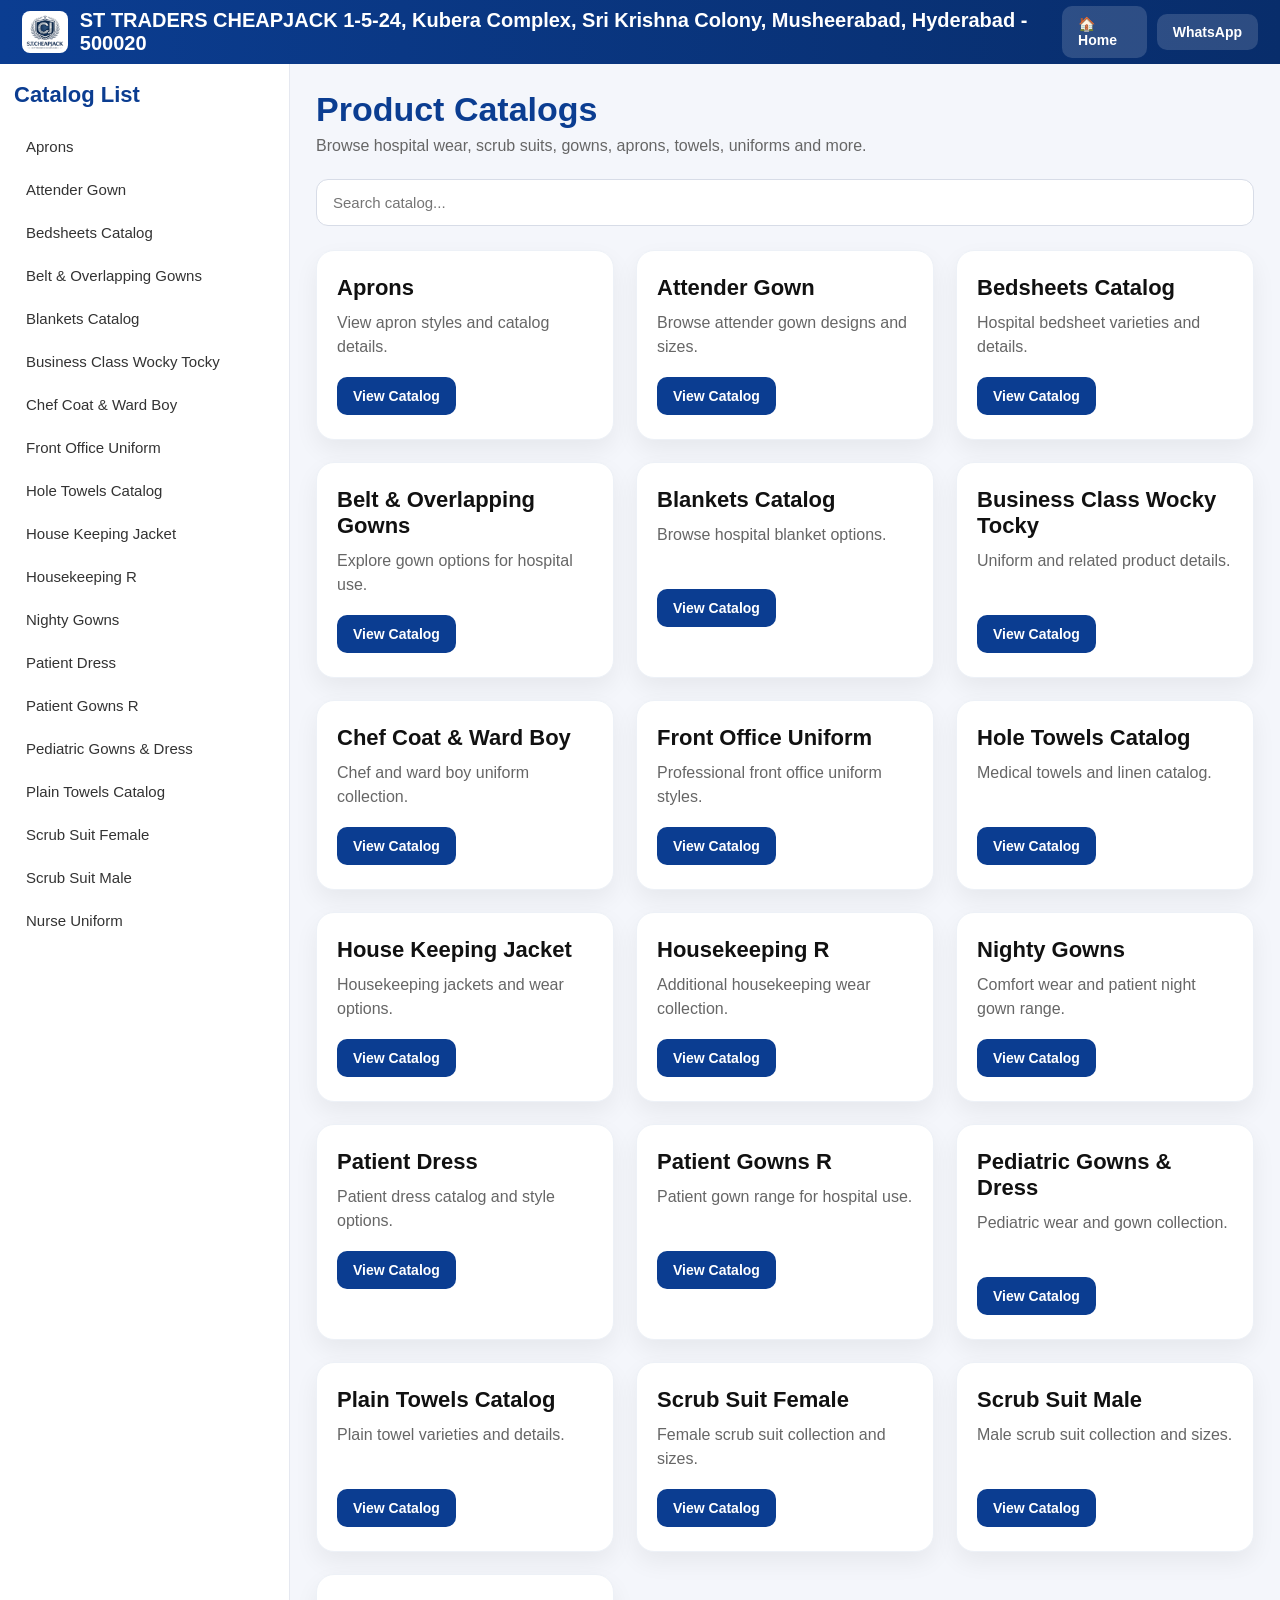
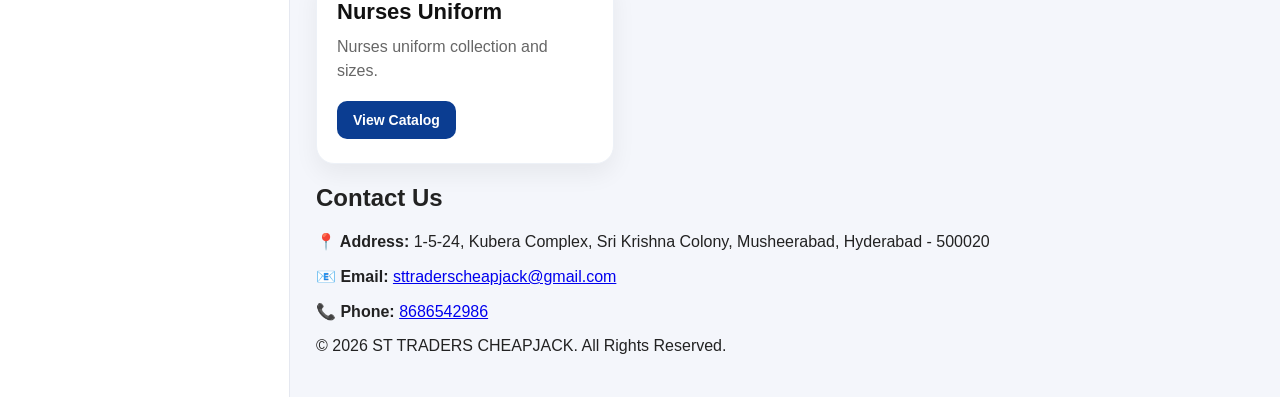
==== index.html @ 3c6a19f6 "Add address to logo section in index.html Updated the index.html file to include the address in the " ====
<!DOCTYPE html>
<html lang="en">
<head>
  <meta charset="UTF-8" />
  <meta name="viewport" content="width=device-width, initial-scale=1.0"/>
  <title>ST TRADERS CHEAPJACK</title>
  <link rel="stylesheet" href="./style.css"/>
</head>
<body>

  <!-- TOPBAR -->
  <header class="topbar">
    <div class="logo-section">
      <img src="./images/st-traders-logo1.png" alt="STCHEAPJACK Logo" onerror="this.style.display='none'">
      <span>ST TRADERS CHEAPJACK 1-5-24, Kubera Complex, Sri Krishna Colony, Musheerabad, Hyderabad - 500020</span>
    </div>

    <div class="top-actions">
      <a href="./index.html" class="home-btn">🏠 Home</a>
      <a href="https://wa.me/918686542986?text=Hi%20I%20want%20your%20catalogs" target="_blank" class="whatsapp-btn">WhatsApp</a>
    </div>
  </header>

  <!-- MOBILE SIDEBAR TOGGLE -->
  <button class="menu-toggle" id="menuToggle">☰ Catalogs</button>

  <!-- MAIN LAYOUT -->
  <div class="layout">

    <!-- SIDEBAR -->
    <aside class="sidebar" id="sidebar">
      <div class="sidebar-header">
        <h3>Catalog List</h3>
      </div>

      <ul id="sidebarList">
        <li><a href="./viewer.html?file=aprons.pdf&title=Aprons">Aprons</a></li>
        <li><a href="./viewer.html?file=attender-gown.pdf&title=Attender Gown">Attender Gown</a></li>
        <li><a href="./viewer.html?file=bedsheets-catalog.pdf&title=Bedsheets Catalog">Bedsheets Catalog</a></li>
        <li><a href="./viewer.html?file=belt-and-overlapping-gowns.pdf&title=Belt and Overlapping Gowns">Belt & Overlapping Gowns</a></li>
        <li><a href="./viewer.html?file=blankets-catalog.pdf&title=Blankets Catalog">Blankets Catalog</a></li>
        <li><a href="./viewer.html?file=business-class-wocky-tocky.pdf&title=Business Class Wocky Tocky">Business Class Wocky Tocky</a></li>
        <li><a href="./viewer.html?file=chef-coat-and-ward-boy.pdf&title=Chef Coat and Ward Boy">Chef Coat & Ward Boy</a></li>
        <li><a href="./viewer.html?file=front-office-uniform.pdf&title=Front Office Uniform">Front Office Uniform</a></li>
        <li><a href="./viewer.html?file=hole-towels-catalog.pdf&title=Hole Towels Catalog">Hole Towels Catalog</a></li>
        <li><a href="./viewer.html?file=house-keeping-jacket.pdf&title=House Keeping Jacket">House Keeping Jacket</a></li>
        <li><a href="./viewer.html?file=housekeeping-r.pdf&title=Housekeeping R">Housekeeping R</a></li>
        <li><a href="./viewer.html?file=nighty-gowns.pdf&title=Nighty Gowns">Nighty Gowns</a></li>
        <li><a href="./viewer.html?file=patient-dress.pdf&title=Patient Dress">Patient Dress</a></li>
        <li><a href="./viewer.html?file=patient-gowns-r.pdf&title=Patient Gowns R">Patient Gowns R</a></li>
        <li><a href="./viewer.html?file=pediatric-gowns-and-dress.pdf&title=Pediatric Gowns and Dress">Pediatric Gowns & Dress</a></li>
        <li><a href="./viewer.html?file=plain-towels-catalog.pdf&title=Plain Towels Catalog">Plain Towels Catalog</a></li>
        <li><a href="./viewer.html?file=scrub-suit-female-victoria-supreme.pdf&title=Scrub Suit Female Victoria Supreme">Scrub Suit Female</a></li>
        <li><a href="./viewer.html?file=scrub-suit-male-victoria-supreme.pdf&title=Scrub Suit Male Victoria Supreme">Scrub Suit Male</a></li>
        <li><a href="./viewer.html?file=nurse-uniform.pdf&title=Nurse Uniform">Nurse Uniform</a></li>
      </ul>
    </aside>

    <!-- CONTENT -->
    <main class="content">
      <div class="page-heading">
        <h1>Product Catalogs</h1>
        <p>Browse hospital wear, scrub suits, gowns, aprons, towels, uniforms and more.</p>
      </div>

      <div class="search-box">
        <input type="text" id="searchInput" placeholder="Search catalog..." />
      </div>

      <div class="catalog-grid" id="catalogGrid">

        <div class="card" data-name="Aprons">
          <h3>Aprons</h3>
          <p>View apron styles and catalog details.</p>
          <a href="./viewer.html?file=aprons.pdf&title=Aprons" class="btn">View Catalog</a>
        </div>

        <div class="card" data-name="Attender Gown">
          <h3>Attender Gown</h3>
          <p>Browse attender gown designs and sizes.</p>
          <a href="./viewer.html?file=attender-gown.pdf&title=Attender Gown" class="btn">View Catalog</a>
        </div>

        <div class="card" data-name="Bedsheets Catalog">
          <h3>Bedsheets Catalog</h3>
          <p>Hospital bedsheet varieties and details.</p>
          <a href="./viewer.html?file=bedsheets-catalog.pdf&title=Bedsheets Catalog" class="btn">View Catalog</a>
        </div>

        <div class="card" data-name="Belt and Overlapping Gowns">
          <h3>Belt & Overlapping Gowns</h3>
          <p>Explore gown options for hospital use.</p>
          <a href="./viewer.html?file=belt-and-overlapping-gowns.pdf&title=Belt and Overlapping Gowns" class="btn">View Catalog</a>
        </div>

        <div class="card" data-name="Blankets Catalog">
          <h3>Blankets Catalog</h3>
          <p>Browse hospital blanket options.</p>
          <a href="./viewer.html?file=blankets-catalog.pdf&title=Blankets Catalog" class="btn">View Catalog</a>
        </div>

        <div class="card" data-name="Business Class Wocky Tocky">
          <h3>Business Class Wocky Tocky</h3>
          <p>Uniform and related product details.</p>
          <a href="./viewer.html?file=business-class-wocky-tocky.pdf&title=Business Class Wocky Tocky" class="btn">View Catalog</a>
        </div>

        <div class="card" data-name="Chef Coat and Ward Boy">
          <h3>Chef Coat & Ward Boy</h3>
          <p>Chef and ward boy uniform collection.</p>
          <a href="./viewer.html?file=chef-coat-and-ward-boy.pdf&title=Chef Coat and Ward Boy" class="btn">View Catalog</a>
        </div>

        <div class="card" data-name="Front Office Uniform">
          <h3>Front Office Uniform</h3>
          <p>Professional front office uniform styles.</p>
          <a href="./viewer.html?file=front-office-uniform.pdf&title=Front Office Uniform" class="btn">View Catalog</a>
        </div>

        <div class="card" data-name="Hole Towels Catalog">
          <h3>Hole Towels Catalog</h3>
          <p>Medical towels and linen catalog.</p>
          <a href="./viewer.html?file=hole-towels-catalog.pdf&title=Hole Towels Catalog" class="btn">View Catalog</a>
        </div>

        <div class="card" data-name="House Keeping Jacket">
          <h3>House Keeping Jacket</h3>
          <p>Housekeeping jackets and wear options.</p>
          <a href="./viewer.html?file=house-keeping-jacket.pdf&title=House Keeping Jacket" class="btn">View Catalog</a>
        </div>

        <div class="card" data-name="Housekeeping R">
          <h3>Housekeeping R</h3>
          <p>Additional housekeeping wear collection.</p>
          <a href="./viewer.html?file=housekeeping-r.pdf&title=Housekeeping R" class="btn">View Catalog</a>
        </div>

        <div class="card" data-name="Nighty Gowns">
          <h3>Nighty Gowns</h3>
          <p>Comfort wear and patient night gown range.</p>
          <a href="./viewer.html?file=nighty-gowns.pdf&title=Nighty Gowns" class="btn">View Catalog</a>
        </div>

        <div class="card" data-name="Patient Dress">
          <h3>Patient Dress</h3>
          <p>Patient dress catalog and style options.</p>
          <a href="./viewer.html?file=patient-dress.pdf&title=Patient Dress" class="btn">View Catalog</a>
        </div>

        <div class="card" data-name="Patient Gowns R">
          <h3>Patient Gowns R</h3>
          <p>Patient gown range for hospital use.</p>
          <a href="./viewer.html?file=patient-gowns-r.pdf&title=Patient Gowns R" class="btn">View Catalog</a>
        </div>

        <div class="card" data-name="Pediatric Gowns and Dress">
          <h3>Pediatric Gowns & Dress</h3>
          <p>Pediatric wear and gown collection.</p>
          <a href="./viewer.html?file=pediatric-gowns-and-dress.pdf&title=Pediatric Gowns and Dress" class="btn">View Catalog</a>
        </div>

        <div class="card" data-name="Plain Towels Catalog">
          <h3>Plain Towels Catalog</h3>
          <p>Plain towel varieties and details.</p>
          <a href="./viewer.html?file=plain-towels-catalog.pdf&title=Plain Towels Catalog" class="btn">View Catalog</a>
        </div>

        <div class="card" data-name="Scrub Suit Female Victoria Supreme">
          <h3>Scrub Suit Female</h3>
          <p>Female scrub suit collection and sizes.</p>
          <a href="./viewer.html?file=scrub-suit-female-victoria-supreme.pdf&title=Scrub Suit Female Victoria Supreme" class="btn">View Catalog</a>
        </div>

        <div class="card" data-name="Scrub Suit Male Victoria Supreme">
          <h3>Scrub Suit Male</h3>
          <p>Male scrub suit collection and sizes.</p>
          <a href="./viewer.html?file=scrub-suit-male-victoria-supreme.pdf&title=Scrub Suit Male Victoria Supreme" class="btn">View Catalog</a>
        </div>

        <div class="card" data-name="Nurse Uniform">
          <h3>Nurses Uniform</h3>
          <p>Nurses uniform collection and sizes.</p>
          <a href="./viewer.html?file=nurse-uniform.pdf&title=Nurses Uniform" class="btn">View Catalog</a>
        </div>

      </div>

      <!-- CONTACT SECTION -->
      <section class="contact-section">
        <h2>Contact Us</h2>
        <p><strong>📍 Address:</strong> 1-5-24, Kubera Complex, Sri Krishna Colony, Musheerabad, Hyderabad - 500020</p>
        <p><strong>📧 Email:</strong> <a href="mailto:sttraderscheapjack@gmail.com">sttraderscheapjack@gmail.com</a></p>
        <p><strong>📞 Phone:</strong> <a href="tel:+918686542986">8686542986</a></p>
      </section>

      <!-- FOOTER -->
      <footer class="footer">
        <p>© 2026 ST TRADERS CHEAPJACK. All Rights Reserved.</p>
      </footer>
    </main>
  </div>

  <script src="./script.js"></script>
</body>
</html>
---- style.css ----
* {
  box-sizing: border-box;
}

body {
  margin: 0;
  font-family: Arial, sans-serif;
  background: #f4f6fb;
  color: #222;
}

/* ===== TOPBAR ===== */
.topbar {
  height: 64px;
  background: linear-gradient(90deg, #0b3d91, #082d6b);
  color: #fff;
  display: flex;
  align-items: center;
  justify-content: space-between;
  padding: 0 22px;
  position: sticky;
  top: 0;
  z-index: 1000;
}

.logo-section {
  display: flex;
  align-items: center;
  gap: 12px;
  font-weight: bold;
  font-size: 20px;
}

.logo-section img {
  height: 42px;
  width: auto;
  border-radius: 8px;
  background: #fff;
  padding: 4px;
}

.top-actions {
  display: flex;
  align-items: center;
  gap: 10px;
}

.top-actions a {
  padding: 10px 16px;
  background: rgba(255,255,255,0.15);
  color: #fff;
  text-decoration: none;
  border-radius: 10px;
  font-size: 14px;
  font-weight: 600;
  transition: 0.2s ease;
}

.top-actions a:hover {
  background: rgba(255,255,255,0.25);
}

/* ===== MOBILE MENU BUTTON ===== */
.menu-toggle {
  display: none;
  width: 100%;
  border: none;
  background: #ffffff;
  color: #0b3d91;
  font-size: 16px;
  font-weight: bold;
  padding: 14px 18px;
  border-bottom: 1px solid #ddd;
  cursor: pointer;
}

/* ===== LAYOUT ===== */
.layout {
  display: flex;
  min-height: calc(100vh - 64px);
}

/* ===== SIDEBAR ===== */
.sidebar {
  width: 290px;
  background: #ffffff;
  border-right: 1px solid #e5e8f0;
  overflow-y: auto;
  padding: 18px 14px 24px;
}

.sidebar-header {
  position: sticky;
  top: 0;
  background: #fff;
  padding-bottom: 12px;
  z-index: 2;
}

.sidebar h3 {
  margin: 0;
  font-size: 22px;
  color: #0b3d91;
}

.sidebar ul {
  list-style: none;
  padding: 0;
  margin: 8px 0 0;
}

.sidebar li {
  margin-bottom: 6px;
}

.sidebar a {
  display: block;
  text-decoration: none;
  color: #333;
  padding: 10px 12px;
  border-radius: 10px;
  transition: 0.2s ease;
  font-size: 15px;
}

.sidebar a:hover {
  background: #eef4ff;
  color: #0b3d91;
  font-weight: 600;
}

.sidebar a.active-link {
  background: #0b3d91;
  color: #fff;
  font-weight: 700;
}

/* ===== CONTENT ===== */
.content {
  flex: 1;
  padding: 26px;
  overflow-y: auto;
}

.page-heading h1 {
  margin: 0 0 8px;
  font-size: 34px;
  color: #0b3d91;
}

.page-heading p {
  margin: 0 0 24px;
  color: #666;
  font-size: 16px;
}

/* SEARCH */
.search-box {
  margin-bottom: 24px;
}

.search-box input {
  width: 100%;
  padding: 14px 16px;
  border-radius: 12px;
  border: 1px solid #d7dce7;
  font-size: 15px;
  outline: none;
  background: #fff;
}

.search-box input:focus {
  border-color: #0b3d91;
  box-shadow: 0 0 0 3px rgba(11, 61, 145, 0.08);
}

/* ===== GRID ===== */
.catalog-grid {
  display: grid;
  grid-template-columns: repeat(auto-fit, minmax(240px, 1fr));
  gap: 22px;
}

/* ===== CARD ===== */
.card {
  background: #fff;
  border-radius: 18px;
  padding: 24px 20px;
  box-shadow: 0 10px 24px rgba(0,0,0,0.06);
  transition: transform 0.2s ease, box-shadow 0.2s ease;
  border: 1px solid #edf1f7;
}

.card:hover {
  transform: translateY(-4px);
  box-shadow: 0 16px 32px rgba(0,0,0,0.08);
}

.card h3 {
  margin: 0 0 10px;
  font-size: 22px;
  color: #111;
}

.card p {
  margin: 0 0 18px;
  color: #666;
  line-height: 1.5;
  min-height: 48px;
}

.btn {
  display: inline-block;
  background: #0b3d91;
  color: #fff;
  padding: 11px 16px;
  border-radius: 10px;
  text-decoration: none;
  font-size: 14px;
  font-weight: 700;
  transition: 0.2s ease;
}

.btn:hover {
  background: #082d6b;
}

.hidden {
  display: none !important;
}

/* ===== MOBILE ===== */
@media (max-width: 900px) {
  .menu-toggle {
    display: block;
  }

  .layout {
    flex-direction: column;
  }

  .sidebar {
    width: 100%;
    display: none;
    border-right: none;
    border-bottom: 1px solid #e5e8f0;
    max-height: 300px;
  }

  .sidebar.show {
    display: block;
  }

  .content {
    padding: 20px 16px 28px;
  }

  .page-heading h1 {
    font-size: 28px;
  }

  .catalog-grid {
    grid-template-columns: repeat(auto-fit, minmax(200px, 1fr));
    gap: 16px;
  }
}

@media (max-width: 600px) {
  .topbar {
    padding: 10px 14px;
    height: auto;
    flex-wrap: wrap;
    gap: 10px;
  }

  .logo-section {
    font-size: 18px;
  }

  .logo-section img {
    height: 36px;
  }

  .top-actions {
    width: 100%;
    justify-content: flex-end;
    flex-wrap: wrap;
  }

  .top-actions a {
    padding: 9px 13px;
    font-size: 13px;
  }

  .card h3 {
    font-size: 20px;
  }

  .card p {
    min-height: auto;
  }
}
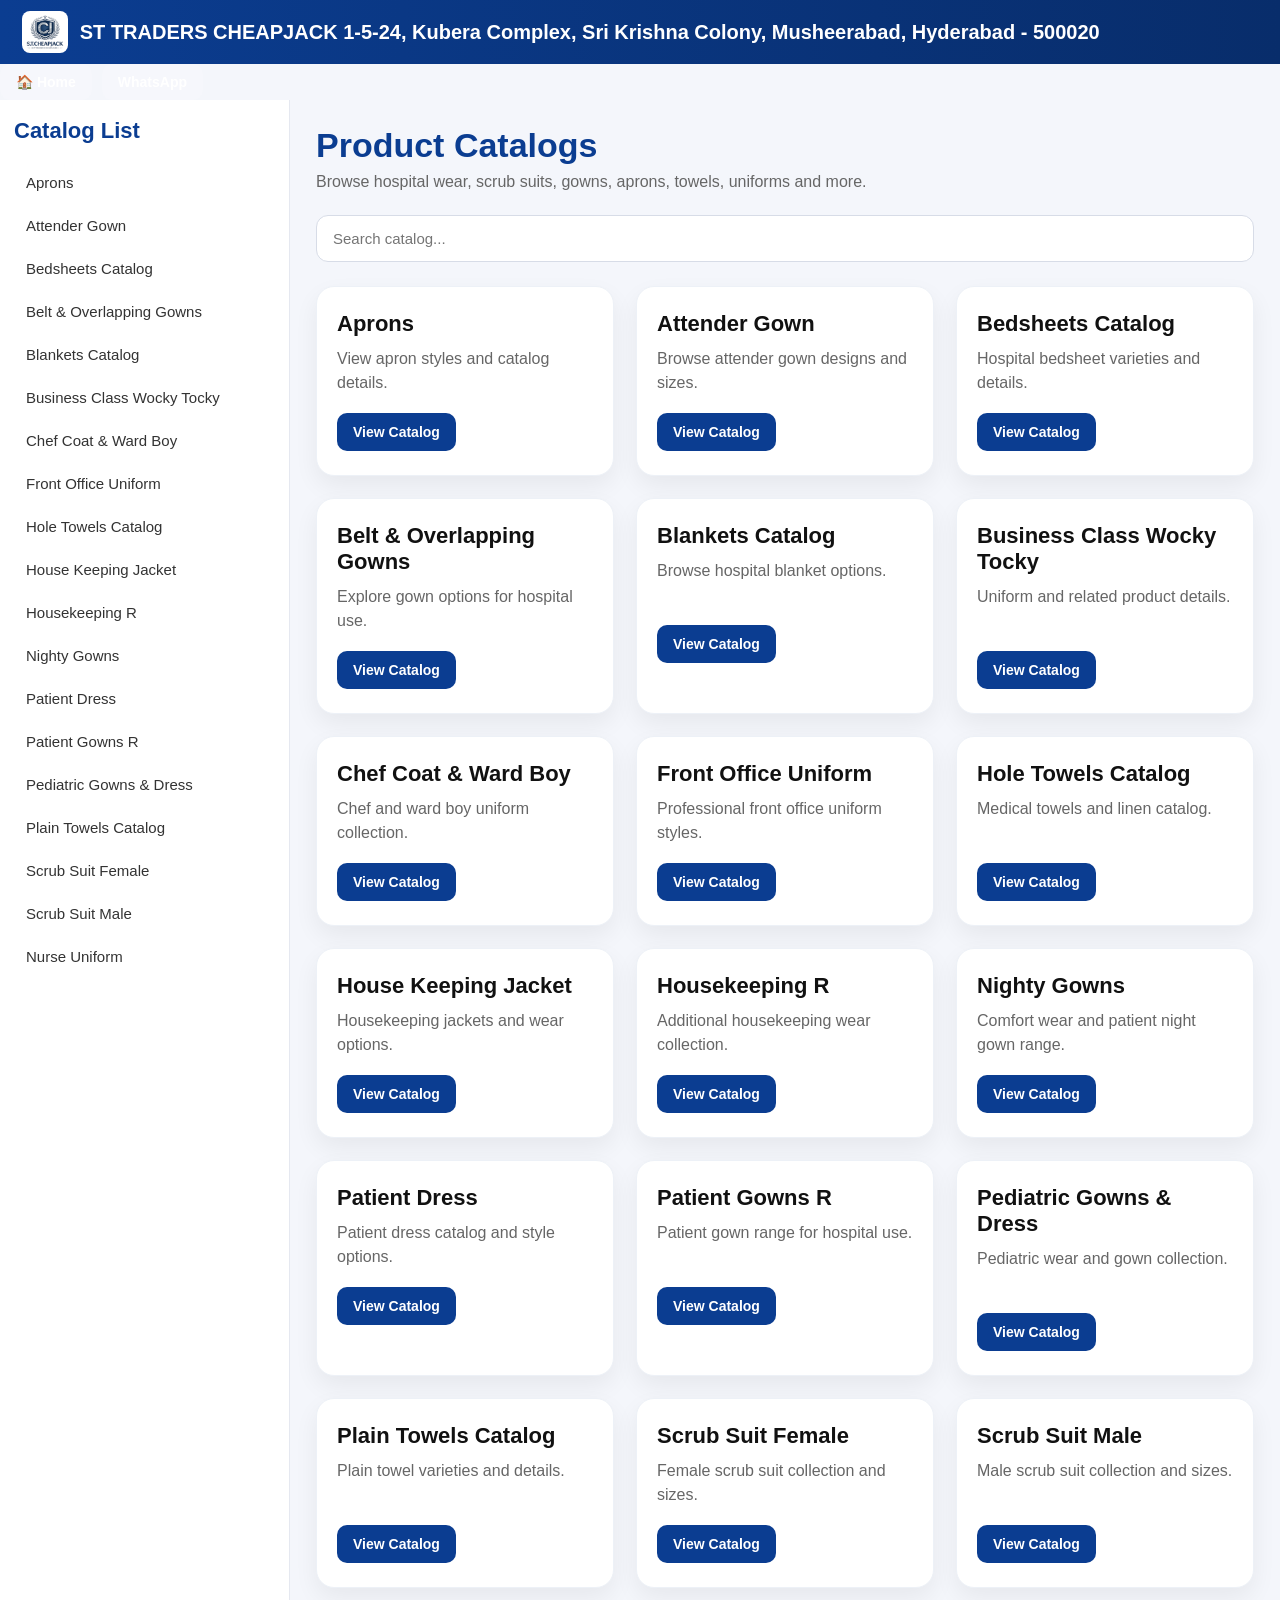
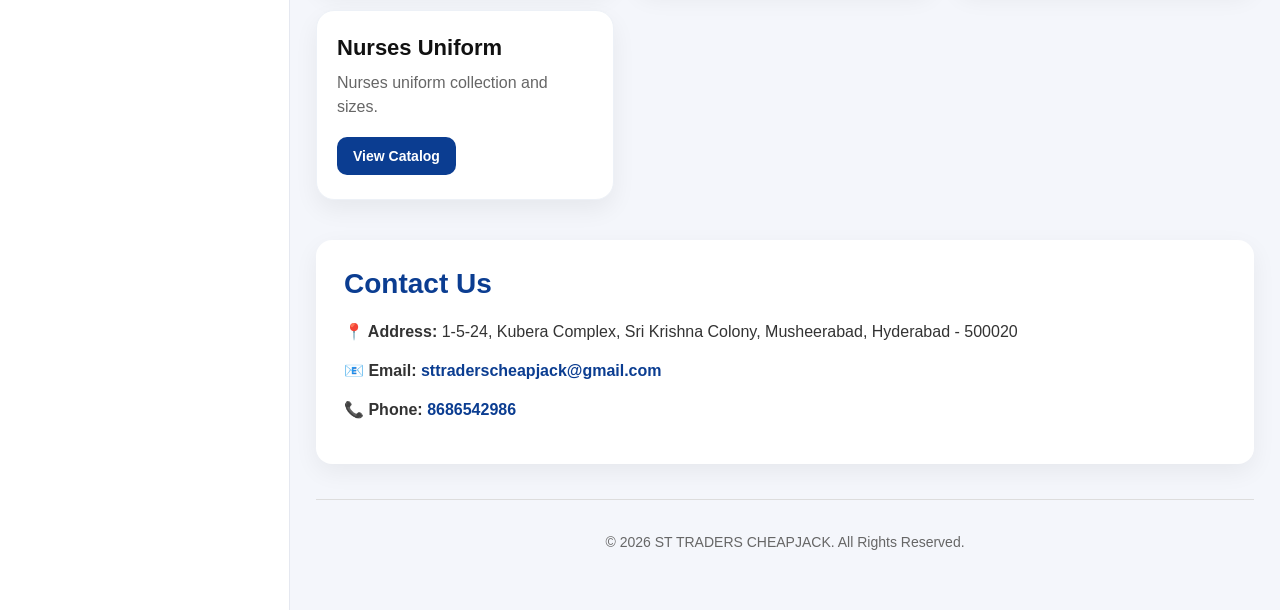
==== commit 9983f217: "Fix HTML formatting and structure" ====
--- a/index.html
+++ b/index.html
@@ -10,10 +10,11 @@
 
   <!-- TOPBAR -->
   <header class="topbar">
-    <div class="logo-section">
-      <img src="./images/st-traders-logo1.png" alt="STCHEAPJACK Logo" onerror="this.style.display='none'">
-      <span>ST TRADERS CHEAPJACK 1-5-24, Kubera Complex, Sri Krishna Colony, Musheerabad, Hyderabad - 500020</span>
-    </div>
+  <div class="logo-section">
+    <img src="./images/st-traders-logo1.png" alt="STCHEAPJACK Logo" onerror="this.style.display='none'">
+    <span>ST TRADERS CHEAPJACK 1-5-24, Kubera Complex, Sri Krishna Colony, Musheerabad, Hyderabad - 500020</span>
+  </div>
+</header>
 
     <div class="top-actions">
       <a href="./index.html" class="home-btn">🏠 Home</a>
--- a/style.css
+++ b/style.css
@@ -300,3 +300,45 @@
     min-height: auto;
   }
 }
+/* ===== CONTACT SECTION ===== */
+.contact-section {
+  margin-top: 40px;
+  background: #ffffff;
+  padding: 28px;
+  border-radius: 16px;
+  box-shadow: 0 8px 24px rgba(0,0,0,0.06);
+}
+
+.contact-section h2 {
+  margin-top: 0;
+  color: #0b3d91;
+  font-size: 28px;
+  margin-bottom: 18px;
+}
+
+.contact-section p {
+  font-size: 16px;
+  margin: 12px 0;
+  color: #333;
+  line-height: 1.7;
+}
+
+.contact-section a {
+  color: #0b3d91;
+  text-decoration: none;
+  font-weight: 600;
+}
+
+.contact-section a:hover {
+  text-decoration: underline;
+}
+
+/* ===== FOOTER ===== */
+.footer {
+  margin-top: 35px;
+  padding: 20px 10px;
+  text-align: center;
+  color: #666;
+  font-size: 14px;
+  border-top: 1px solid #ddd;
+}
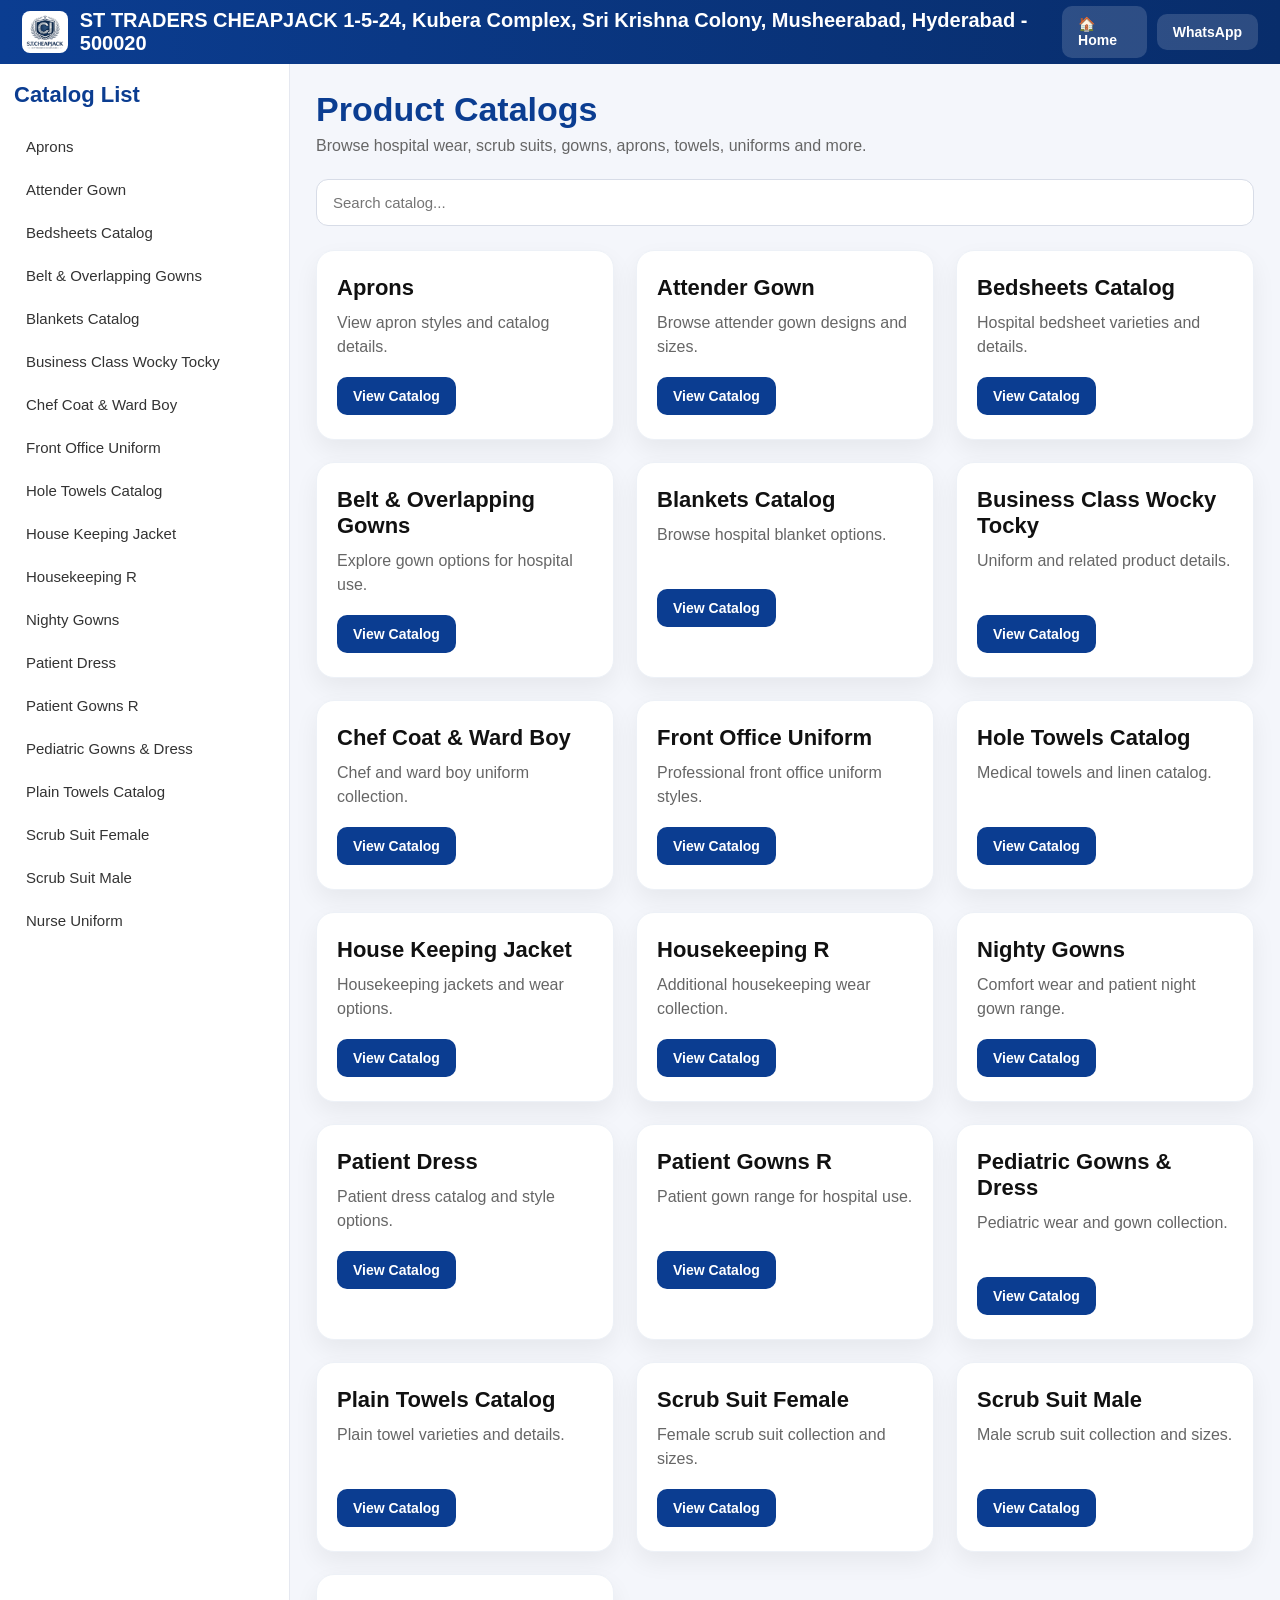
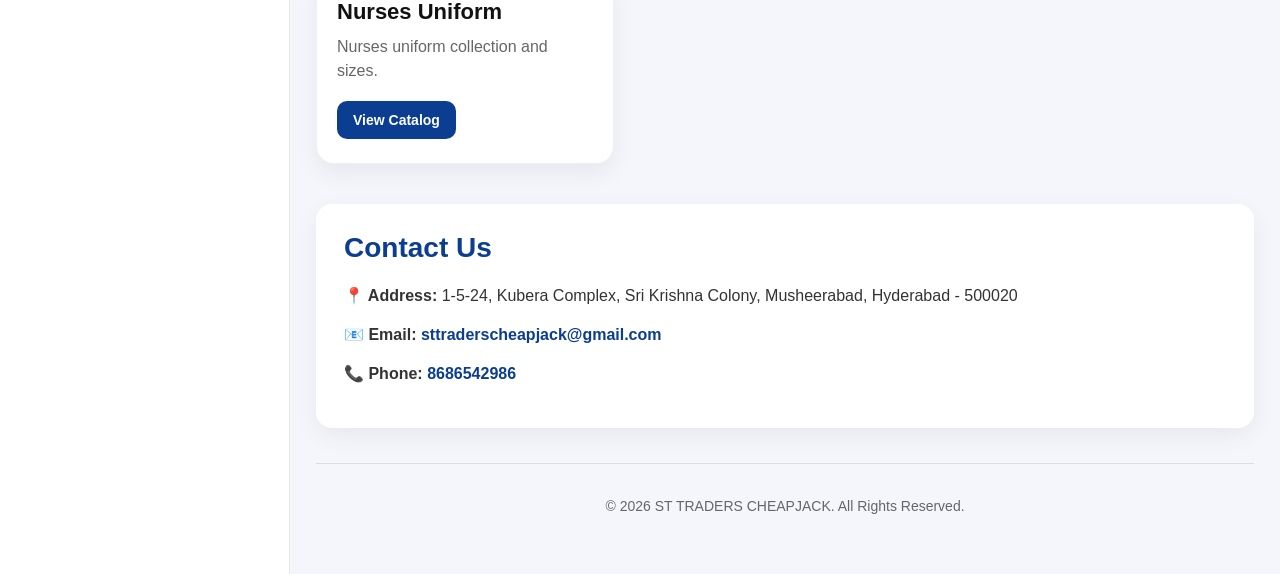
==== commit 5f3d9f52: "Fix HTML encoding issues in index.html" ====
--- a/index.html
+++ b/index.html
@@ -14,7 +14,6 @@
     <img src="./images/st-traders-logo1.png" alt="STCHEAPJACK Logo" onerror="this.style.display='none'">
     <span>ST TRADERS CHEAPJACK 1-5-24, Kubera Complex, Sri Krishna Colony, Musheerabad, Hyderabad - 500020</span>
   </div>
-</header>
 
     <div class="top-actions">
       <a href="./index.html" class="home-btn">🏠 Home</a>
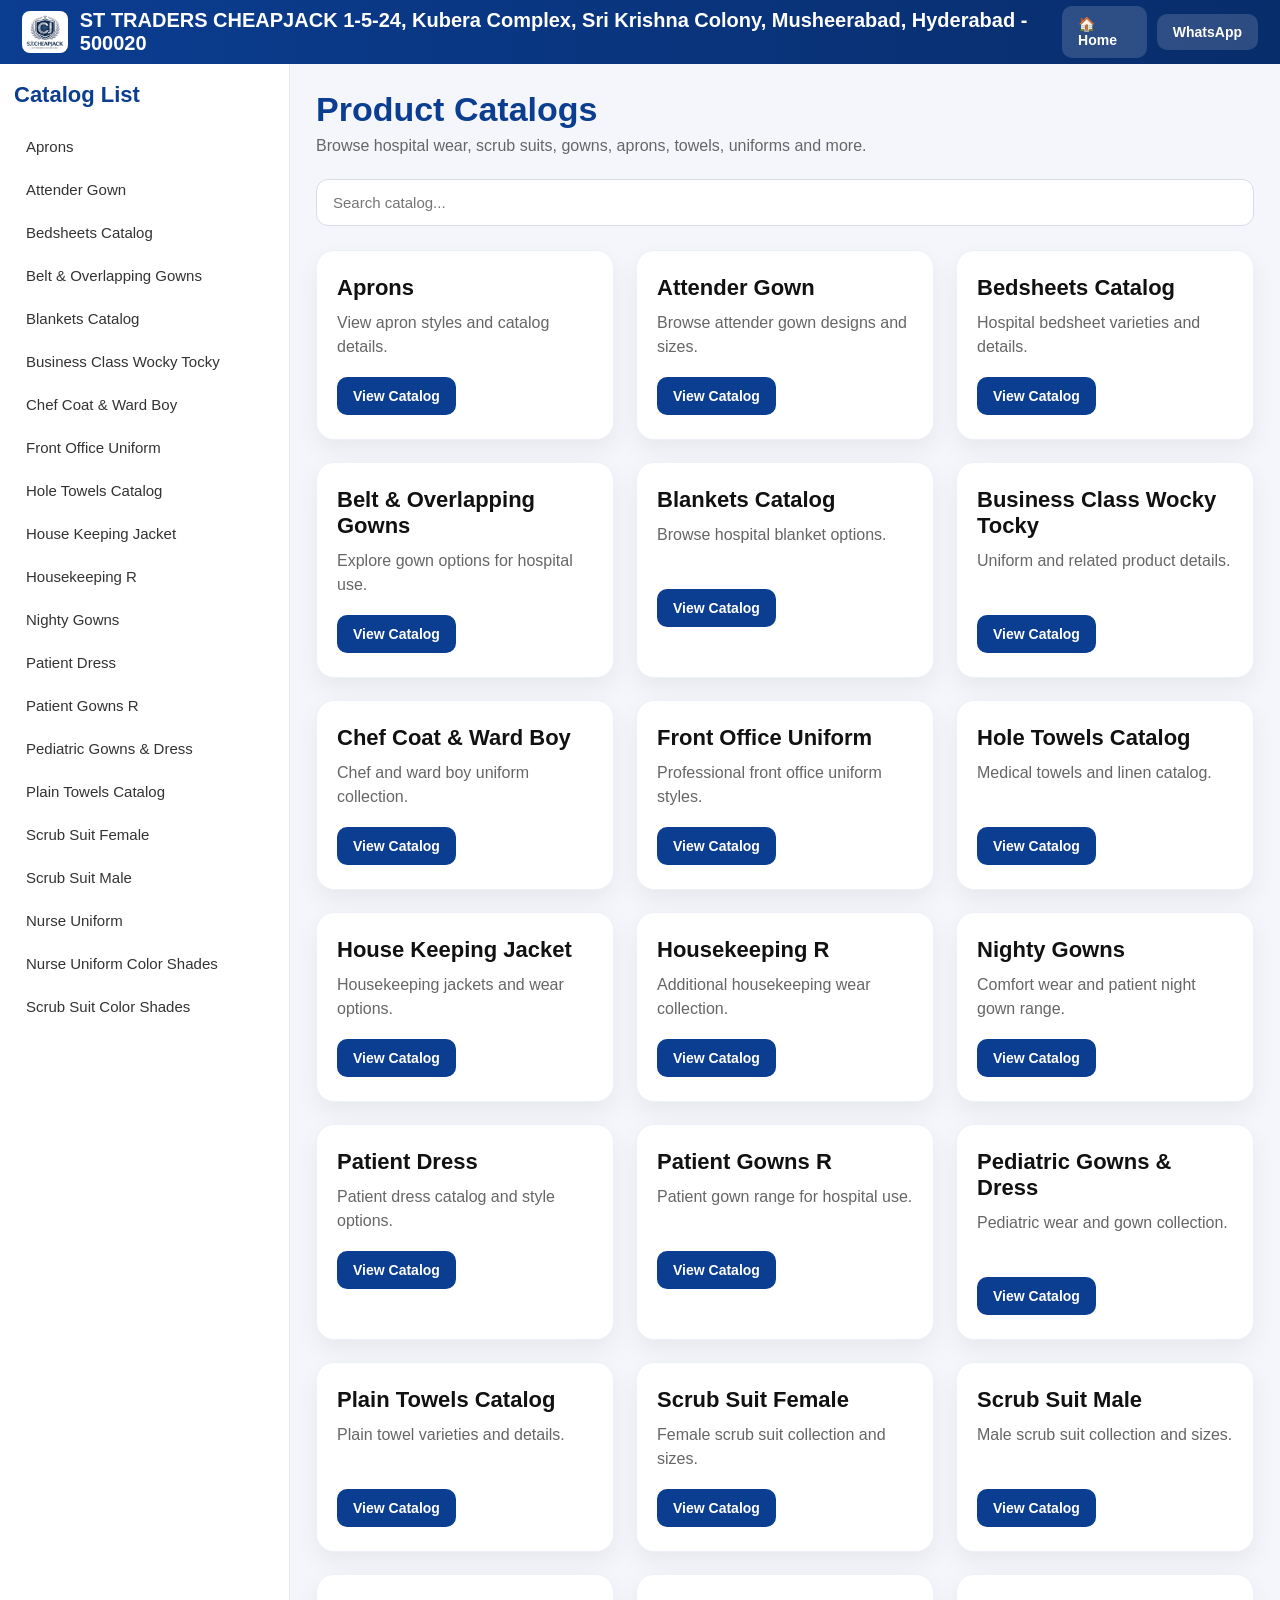
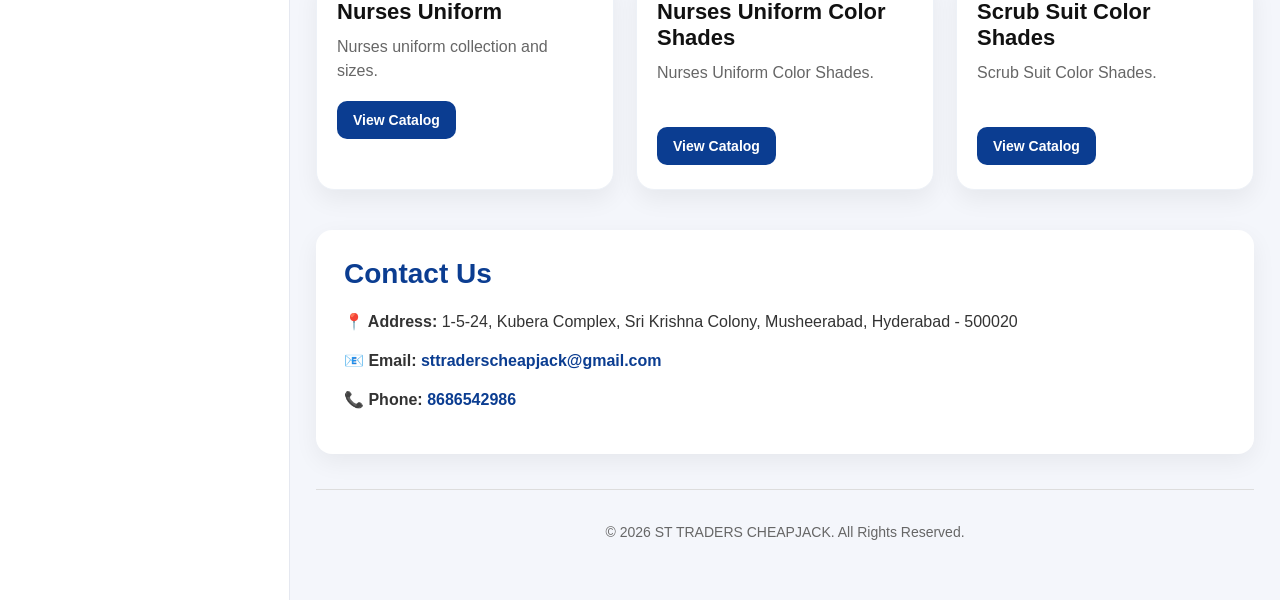
==== commit 8340cf62: "Fix HTML formatting and add new catalog links" ====
--- a/index.html
+++ b/index.html
@@ -53,6 +53,8 @@
         <li><a href="./viewer.html?file=scrub-suit-female-victoria-supreme.pdf&title=Scrub Suit Female Victoria Supreme">Scrub Suit Female</a></li>
         <li><a href="./viewer.html?file=scrub-suit-male-victoria-supreme.pdf&title=Scrub Suit Male Victoria Supreme">Scrub Suit Male</a></li>
         <li><a href="./viewer.html?file=nurse-uniform.pdf&title=Nurse Uniform">Nurse Uniform</a></li>
+        <li><a href="./viewer.html?file=nurses-uniform-color-shade.pdf&title=Nurse Uniform Color Shades">Nurse Uniform Color Shades</a></li>
+        <li><a href="./viewer.html?file=scrub-suit-shades-vs.pdf&title=Scrub Suit Color Shades">Scrub Suit Color Shades</a></li>
       </ul>
     </aside>
 
@@ -183,6 +185,18 @@
           <a href="./viewer.html?file=nurse-uniform.pdf&title=Nurses Uniform" class="btn">View Catalog</a>
         </div>
 
+        <div class="card" data-name="Nurses Uniform Color Shades">
+          <h3>Nurses Uniform Color Shades</h3>
+          <p>Nurses Uniform Color Shades.</p>
+          <a href="./viewer.html?file=nurses-uniform-color-shade.pdf&title=Nurse Uniform Color Shades" class="btn">View Catalog</a>
+        </div>
+
+        <div class="card" data-name="Scrub Suit Color Shades">
+          <h3>Scrub Suit Color Shades</h3>
+          <p>Scrub Suit Color Shades.</p>
+          <a href="./viewer.html?file=scrub-suit-shades-vs.pdf&title=Scrub Suit Color Shades" class="btn">View Catalog</a>
+        </div>
+        
       </div>
 
       <!-- CONTACT SECTION -->
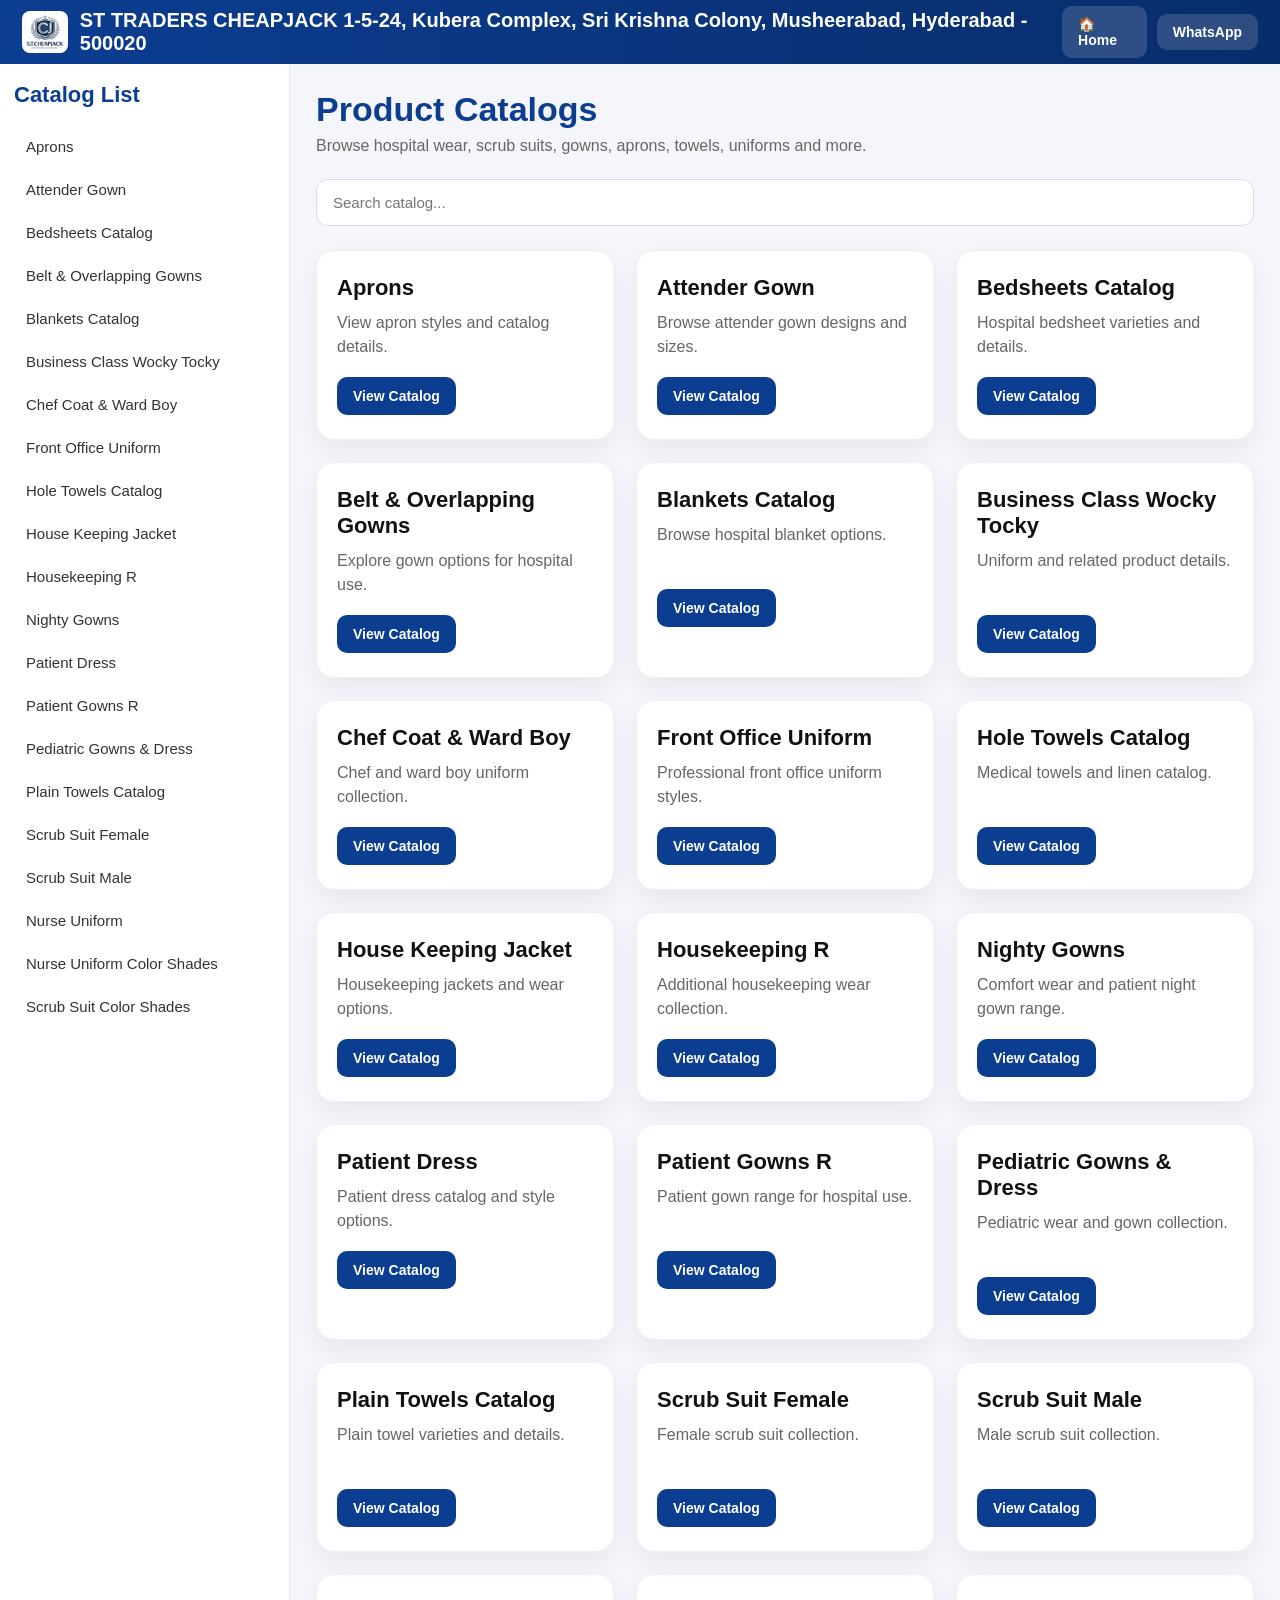
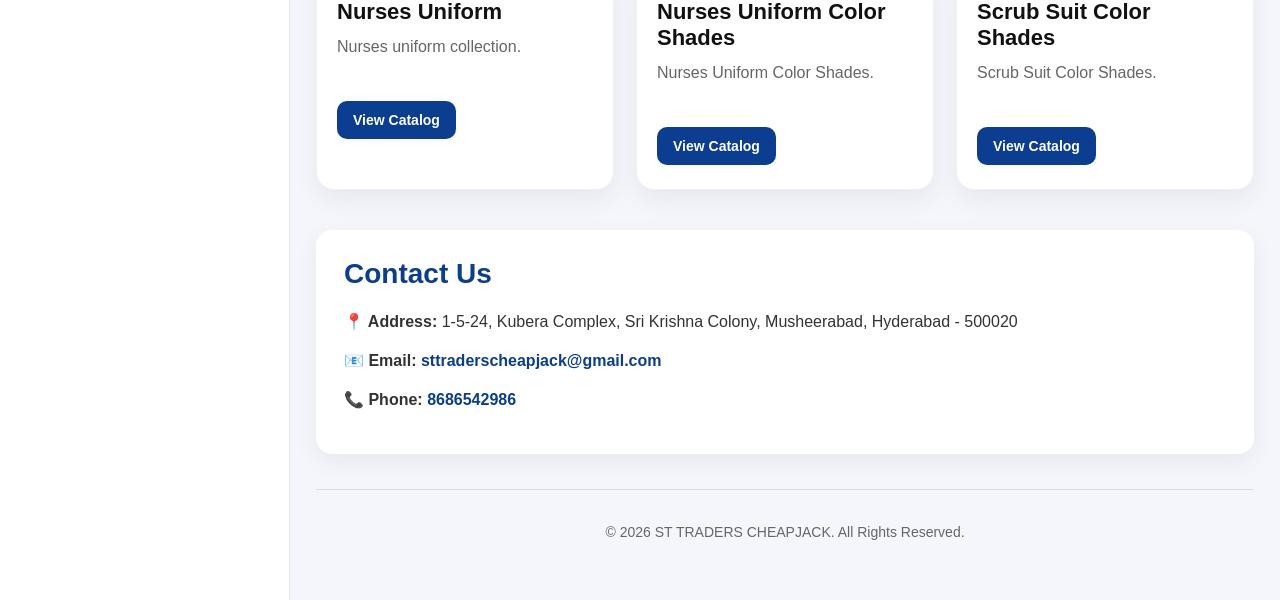
==== commit 3b2e23aa: "Fix HTML encoding issues in index.html" ====
--- a/index.html
+++ b/index.html
@@ -53,7 +53,7 @@
         <li><a href="./viewer.html?file=scrub-suit-female-victoria-supreme.pdf&title=Scrub Suit Female Victoria Supreme">Scrub Suit Female</a></li>
         <li><a href="./viewer.html?file=scrub-suit-male-victoria-supreme.pdf&title=Scrub Suit Male Victoria Supreme">Scrub Suit Male</a></li>
         <li><a href="./viewer.html?file=nurse-uniform.pdf&title=Nurse Uniform">Nurse Uniform</a></li>
-        <li><a href="./viewer.html?file=nurses-uniform-color-shade.pdf&title=Nurse Uniform Color Shades">Nurse Uniform Color Shades</a></li>
+        <li><a href="./viewer.html?file=nurses-uniform-color-shades.pdf&title=Nurse Uniform Color Shades">Nurse Uniform Color Shades</a></li>
         <li><a href="./viewer.html?file=scrub-suit-shades-vs.pdf&title=Scrub Suit Color Shades">Scrub Suit Color Shades</a></li>
       </ul>
     </aside>
@@ -169,26 +169,26 @@
 
         <div class="card" data-name="Scrub Suit Female Victoria Supreme">
           <h3>Scrub Suit Female</h3>
-          <p>Female scrub suit collection and sizes.</p>
+          <p>Female scrub suit collection.</p>
           <a href="./viewer.html?file=scrub-suit-female-victoria-supreme.pdf&title=Scrub Suit Female Victoria Supreme" class="btn">View Catalog</a>
         </div>
 
         <div class="card" data-name="Scrub Suit Male Victoria Supreme">
           <h3>Scrub Suit Male</h3>
-          <p>Male scrub suit collection and sizes.</p>
+          <p>Male scrub suit collection.</p>
           <a href="./viewer.html?file=scrub-suit-male-victoria-supreme.pdf&title=Scrub Suit Male Victoria Supreme" class="btn">View Catalog</a>
         </div>
 
         <div class="card" data-name="Nurse Uniform">
           <h3>Nurses Uniform</h3>
-          <p>Nurses uniform collection and sizes.</p>
+          <p>Nurses uniform collection.</p>
           <a href="./viewer.html?file=nurse-uniform.pdf&title=Nurses Uniform" class="btn">View Catalog</a>
         </div>
 
         <div class="card" data-name="Nurses Uniform Color Shades">
           <h3>Nurses Uniform Color Shades</h3>
           <p>Nurses Uniform Color Shades.</p>
-          <a href="./viewer.html?file=nurses-uniform-color-shade.pdf&title=Nurse Uniform Color Shades" class="btn">View Catalog</a>
+          <a href="./viewer.html?file=nurses-uniform-color-shades.pdf&title=Nurse Uniform Color Shades" class="btn">View Catalog</a>
         </div>
 
         <div class="card" data-name="Scrub Suit Color Shades">
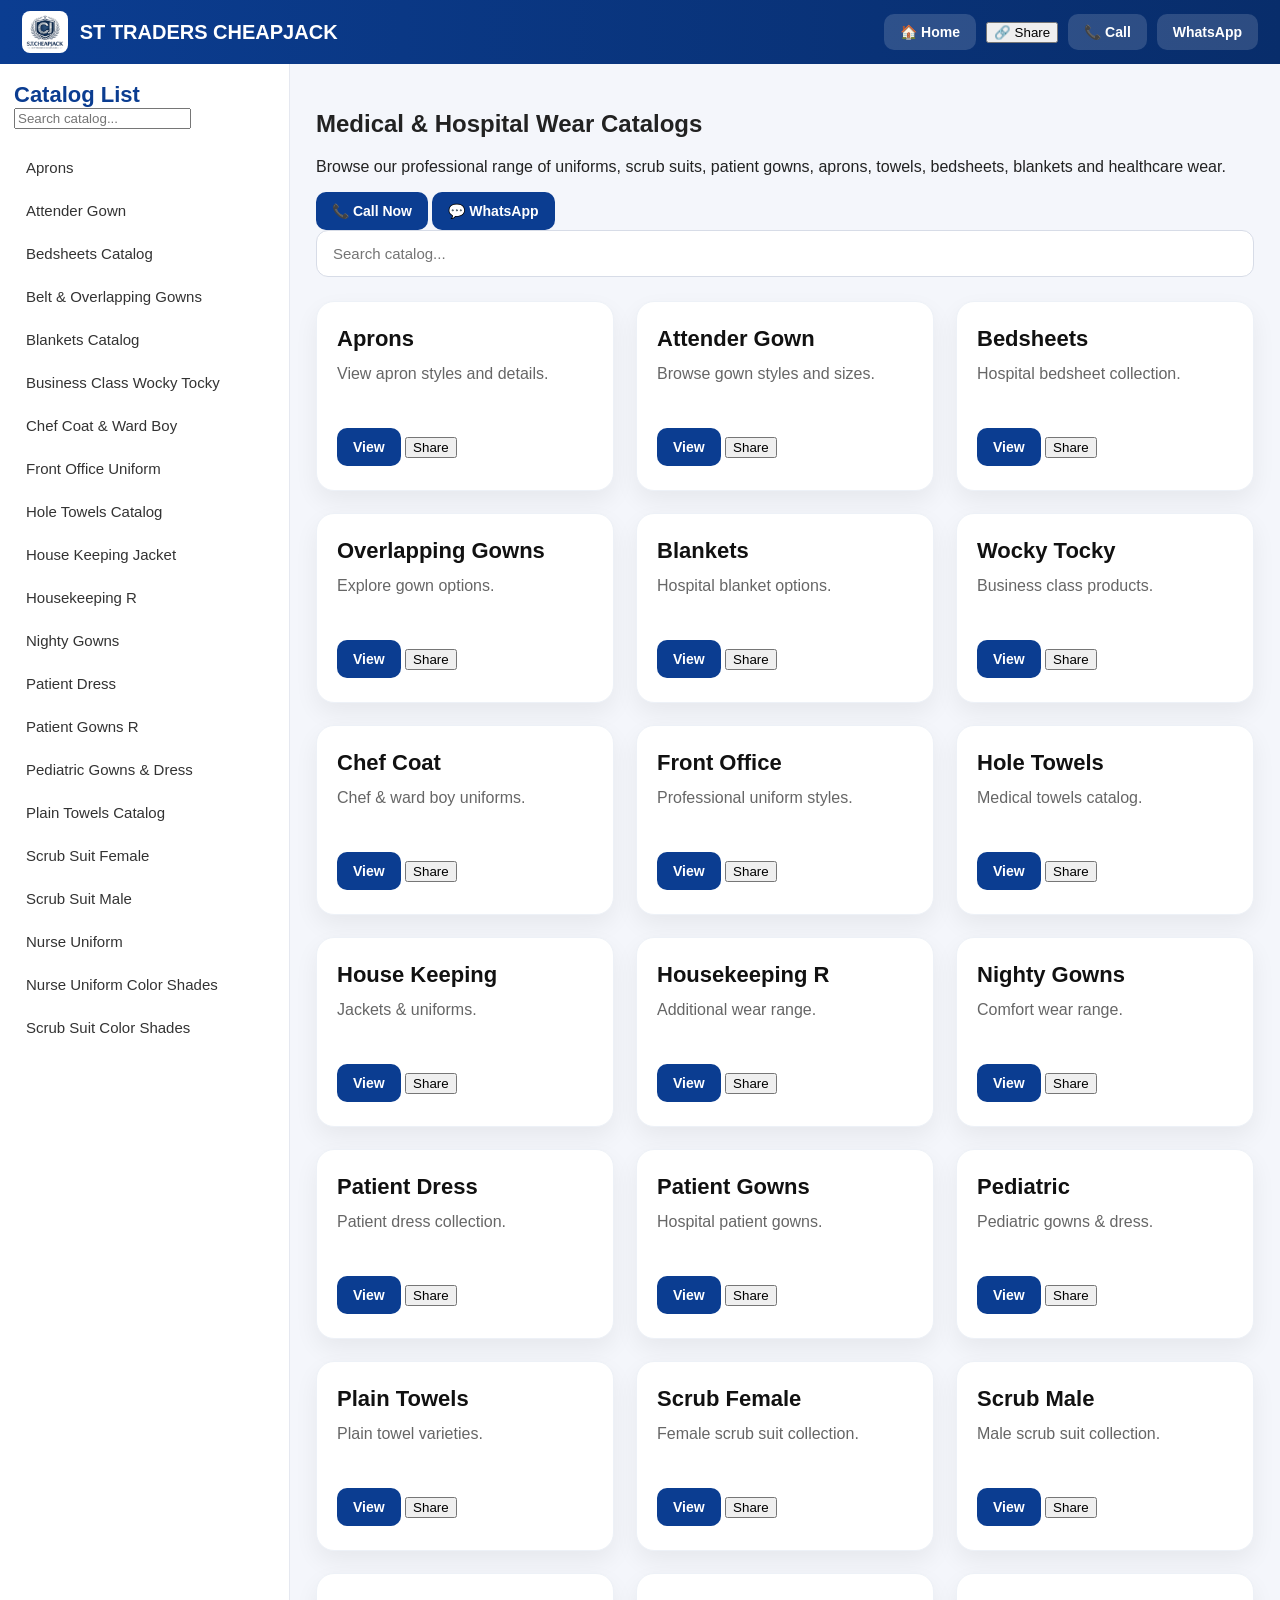
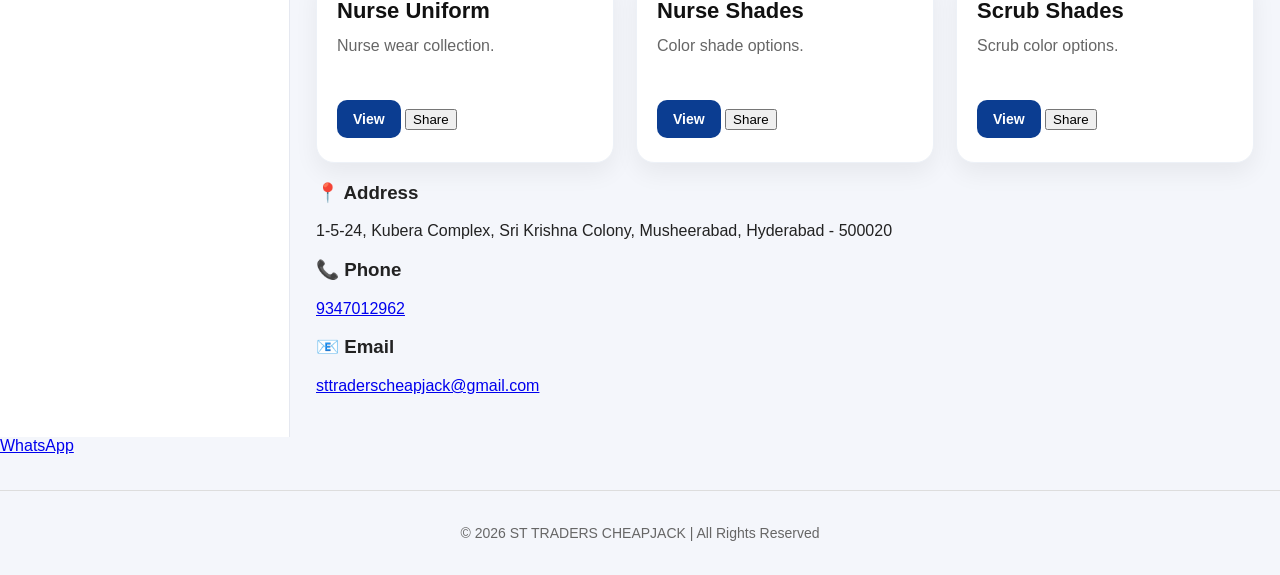
==== commit 6f4e4b00: "Refactor index.html with new layout and features Updated the HTML structure and added new features s" ====
--- a/index.html
+++ b/index.html
@@ -8,212 +8,296 @@
 </head>
 <body>
 
-  <!-- TOPBAR -->
-  <header class="topbar">
+<header class="topbar">
   <div class="logo-section">
-    <img src="./images/st-traders-logo1.png" alt="STCHEAPJACK Logo" onerror="this.style.display='none'">
-    <span>ST TRADERS CHEAPJACK 1-5-24, Kubera Complex, Sri Krishna Colony, Musheerabad, Hyderabad - 500020</span>
+    <img src="./images/st-traders-logo1.png" alt="Logo" onerror="this.style.display='none'">
+    <span>ST TRADERS CHEAPJACK</span>
   </div>
 
-    <div class="top-actions">
-      <a href="./index.html" class="home-btn">🏠 Home</a>
-      <a href="https://wa.me/918686542986?text=Hi%20I%20want%20your%20catalogs" target="_blank" class="whatsapp-btn">WhatsApp</a>
+  <div class="top-actions">
+    <a href="./index.html">🏠 Home</a>
+    <button onclick="shareWebsite()">🔗 Share</button>
+    <a href="tel:+919347012962">📞 Call</a>
+    <a href="https://wa.me/919347012962?text=Hi%20I%20want%20your%20catalogs" target="_blank">WhatsApp</a>
+  </div>
+</header>
+
+<button class="menu-toggle" id="menuToggle">☰ Catalog List</button>
+
+<div class="layout">
+
+  <!-- Sidebar -->
+  <aside class="sidebar" id="sidebar">
+    <div class="sidebar-header">
+      <h3>Catalog List</h3>
+      <input type="text" id="sidebarSearch" placeholder="Search catalog...">
     </div>
-  </header>
-
-  <!-- MOBILE SIDEBAR TOGGLE -->
-  <button class="menu-toggle" id="menuToggle">☰ Catalogs</button>
-
-  <!-- MAIN LAYOUT -->
-  <div class="layout">
-
-    <!-- SIDEBAR -->
-    <aside class="sidebar" id="sidebar">
-      <div class="sidebar-header">
-        <h3>Catalog List</h3>
-      </div>
-
-      <ul id="sidebarList">
-        <li><a href="./viewer.html?file=aprons.pdf&title=Aprons">Aprons</a></li>
-        <li><a href="./viewer.html?file=attender-gown.pdf&title=Attender Gown">Attender Gown</a></li>
-        <li><a href="./viewer.html?file=bedsheets-catalog.pdf&title=Bedsheets Catalog">Bedsheets Catalog</a></li>
-        <li><a href="./viewer.html?file=belt-and-overlapping-gowns.pdf&title=Belt and Overlapping Gowns">Belt & Overlapping Gowns</a></li>
-        <li><a href="./viewer.html?file=blankets-catalog.pdf&title=Blankets Catalog">Blankets Catalog</a></li>
-        <li><a href="./viewer.html?file=business-class-wocky-tocky.pdf&title=Business Class Wocky Tocky">Business Class Wocky Tocky</a></li>
-        <li><a href="./viewer.html?file=chef-coat-and-ward-boy.pdf&title=Chef Coat and Ward Boy">Chef Coat & Ward Boy</a></li>
-        <li><a href="./viewer.html?file=front-office-uniform.pdf&title=Front Office Uniform">Front Office Uniform</a></li>
-        <li><a href="./viewer.html?file=hole-towels-catalog.pdf&title=Hole Towels Catalog">Hole Towels Catalog</a></li>
-        <li><a href="./viewer.html?file=house-keeping-jacket.pdf&title=House Keeping Jacket">House Keeping Jacket</a></li>
-        <li><a href="./viewer.html?file=housekeeping-r.pdf&title=Housekeeping R">Housekeeping R</a></li>
-        <li><a href="./viewer.html?file=nighty-gowns.pdf&title=Nighty Gowns">Nighty Gowns</a></li>
-        <li><a href="./viewer.html?file=patient-dress.pdf&title=Patient Dress">Patient Dress</a></li>
-        <li><a href="./viewer.html?file=patient-gowns-r.pdf&title=Patient Gowns R">Patient Gowns R</a></li>
-        <li><a href="./viewer.html?file=pediatric-gowns-and-dress.pdf&title=Pediatric Gowns and Dress">Pediatric Gowns & Dress</a></li>
-        <li><a href="./viewer.html?file=plain-towels-catalog.pdf&title=Plain Towels Catalog">Plain Towels Catalog</a></li>
-        <li><a href="./viewer.html?file=scrub-suit-female-victoria-supreme.pdf&title=Scrub Suit Female Victoria Supreme">Scrub Suit Female</a></li>
-        <li><a href="./viewer.html?file=scrub-suit-male-victoria-supreme.pdf&title=Scrub Suit Male Victoria Supreme">Scrub Suit Male</a></li>
-        <li><a href="./viewer.html?file=nurse-uniform.pdf&title=Nurse Uniform">Nurse Uniform</a></li>
-        <li><a href="./viewer.html?file=nurses-uniform-color-shades.pdf&title=Nurse Uniform Color Shades">Nurse Uniform Color Shades</a></li>
-        <li><a href="./viewer.html?file=scrub-suit-shades-vs.pdf&title=Scrub Suit Color Shades">Scrub Suit Color Shades</a></li>
-      </ul>
-    </aside>
-
-    <!-- CONTENT -->
-    <main class="content">
-      <div class="page-heading">
-        <h1>Product Catalogs</h1>
-        <p>Browse hospital wear, scrub suits, gowns, aprons, towels, uniforms and more.</p>
-      </div>
-
-      <div class="search-box">
-        <input type="text" id="searchInput" placeholder="Search catalog..." />
-      </div>
-
-      <div class="catalog-grid" id="catalogGrid">
-
-        <div class="card" data-name="Aprons">
-          <h3>Aprons</h3>
-          <p>View apron styles and catalog details.</p>
-          <a href="./viewer.html?file=aprons.pdf&title=Aprons" class="btn">View Catalog</a>
-        </div>
-
-        <div class="card" data-name="Attender Gown">
-          <h3>Attender Gown</h3>
-          <p>Browse attender gown designs and sizes.</p>
-          <a href="./viewer.html?file=attender-gown.pdf&title=Attender Gown" class="btn">View Catalog</a>
-        </div>
-
-        <div class="card" data-name="Bedsheets Catalog">
-          <h3>Bedsheets Catalog</h3>
-          <p>Hospital bedsheet varieties and details.</p>
-          <a href="./viewer.html?file=bedsheets-catalog.pdf&title=Bedsheets Catalog" class="btn">View Catalog</a>
-        </div>
-
-        <div class="card" data-name="Belt and Overlapping Gowns">
-          <h3>Belt & Overlapping Gowns</h3>
-          <p>Explore gown options for hospital use.</p>
-          <a href="./viewer.html?file=belt-and-overlapping-gowns.pdf&title=Belt and Overlapping Gowns" class="btn">View Catalog</a>
-        </div>
-
-        <div class="card" data-name="Blankets Catalog">
-          <h3>Blankets Catalog</h3>
-          <p>Browse hospital blanket options.</p>
-          <a href="./viewer.html?file=blankets-catalog.pdf&title=Blankets Catalog" class="btn">View Catalog</a>
-        </div>
-
-        <div class="card" data-name="Business Class Wocky Tocky">
-          <h3>Business Class Wocky Tocky</h3>
-          <p>Uniform and related product details.</p>
-          <a href="./viewer.html?file=business-class-wocky-tocky.pdf&title=Business Class Wocky Tocky" class="btn">View Catalog</a>
-        </div>
-
-        <div class="card" data-name="Chef Coat and Ward Boy">
-          <h3>Chef Coat & Ward Boy</h3>
-          <p>Chef and ward boy uniform collection.</p>
-          <a href="./viewer.html?file=chef-coat-and-ward-boy.pdf&title=Chef Coat and Ward Boy" class="btn">View Catalog</a>
-        </div>
-
-        <div class="card" data-name="Front Office Uniform">
-          <h3>Front Office Uniform</h3>
-          <p>Professional front office uniform styles.</p>
-          <a href="./viewer.html?file=front-office-uniform.pdf&title=Front Office Uniform" class="btn">View Catalog</a>
-        </div>
-
-        <div class="card" data-name="Hole Towels Catalog">
-          <h3>Hole Towels Catalog</h3>
-          <p>Medical towels and linen catalog.</p>
-          <a href="./viewer.html?file=hole-towels-catalog.pdf&title=Hole Towels Catalog" class="btn">View Catalog</a>
-        </div>
-
-        <div class="card" data-name="House Keeping Jacket">
-          <h3>House Keeping Jacket</h3>
-          <p>Housekeeping jackets and wear options.</p>
-          <a href="./viewer.html?file=house-keeping-jacket.pdf&title=House Keeping Jacket" class="btn">View Catalog</a>
-        </div>
-
-        <div class="card" data-name="Housekeeping R">
-          <h3>Housekeeping R</h3>
-          <p>Additional housekeeping wear collection.</p>
-          <a href="./viewer.html?file=housekeeping-r.pdf&title=Housekeeping R" class="btn">View Catalog</a>
-        </div>
-
-        <div class="card" data-name="Nighty Gowns">
-          <h3>Nighty Gowns</h3>
-          <p>Comfort wear and patient night gown range.</p>
-          <a href="./viewer.html?file=nighty-gowns.pdf&title=Nighty Gowns" class="btn">View Catalog</a>
-        </div>
-
-        <div class="card" data-name="Patient Dress">
-          <h3>Patient Dress</h3>
-          <p>Patient dress catalog and style options.</p>
-          <a href="./viewer.html?file=patient-dress.pdf&title=Patient Dress" class="btn">View Catalog</a>
-        </div>
-
-        <div class="card" data-name="Patient Gowns R">
-          <h3>Patient Gowns R</h3>
-          <p>Patient gown range for hospital use.</p>
-          <a href="./viewer.html?file=patient-gowns-r.pdf&title=Patient Gowns R" class="btn">View Catalog</a>
-        </div>
-
-        <div class="card" data-name="Pediatric Gowns and Dress">
-          <h3>Pediatric Gowns & Dress</h3>
-          <p>Pediatric wear and gown collection.</p>
-          <a href="./viewer.html?file=pediatric-gowns-and-dress.pdf&title=Pediatric Gowns and Dress" class="btn">View Catalog</a>
-        </div>
-
-        <div class="card" data-name="Plain Towels Catalog">
-          <h3>Plain Towels Catalog</h3>
-          <p>Plain towel varieties and details.</p>
-          <a href="./viewer.html?file=plain-towels-catalog.pdf&title=Plain Towels Catalog" class="btn">View Catalog</a>
-        </div>
-
-        <div class="card" data-name="Scrub Suit Female Victoria Supreme">
-          <h3>Scrub Suit Female</h3>
-          <p>Female scrub suit collection.</p>
-          <a href="./viewer.html?file=scrub-suit-female-victoria-supreme.pdf&title=Scrub Suit Female Victoria Supreme" class="btn">View Catalog</a>
-        </div>
-
-        <div class="card" data-name="Scrub Suit Male Victoria Supreme">
-          <h3>Scrub Suit Male</h3>
-          <p>Male scrub suit collection.</p>
-          <a href="./viewer.html?file=scrub-suit-male-victoria-supreme.pdf&title=Scrub Suit Male Victoria Supreme" class="btn">View Catalog</a>
-        </div>
-
-        <div class="card" data-name="Nurse Uniform">
-          <h3>Nurses Uniform</h3>
-          <p>Nurses uniform collection.</p>
-          <a href="./viewer.html?file=nurse-uniform.pdf&title=Nurses Uniform" class="btn">View Catalog</a>
-        </div>
-
-        <div class="card" data-name="Nurses Uniform Color Shades">
-          <h3>Nurses Uniform Color Shades</h3>
-          <p>Nurses Uniform Color Shades.</p>
-          <a href="./viewer.html?file=nurses-uniform-color-shades.pdf&title=Nurse Uniform Color Shades" class="btn">View Catalog</a>
-        </div>
-
-        <div class="card" data-name="Scrub Suit Color Shades">
-          <h3>Scrub Suit Color Shades</h3>
-          <p>Scrub Suit Color Shades.</p>
-          <a href="./viewer.html?file=scrub-suit-shades-vs.pdf&title=Scrub Suit Color Shades" class="btn">View Catalog</a>
-        </div>
-        
-      </div>
-
-      <!-- CONTACT SECTION -->
-      <section class="contact-section">
-        <h2>Contact Us</h2>
-        <p><strong>📍 Address:</strong> 1-5-24, Kubera Complex, Sri Krishna Colony, Musheerabad, Hyderabad - 500020</p>
-        <p><strong>📧 Email:</strong> <a href="mailto:sttraderscheapjack@gmail.com">sttraderscheapjack@gmail.com</a></p>
-        <p><strong>📞 Phone:</strong> <a href="tel:+918686542986">8686542986</a></p>
-      </section>
-
-      <!-- FOOTER -->
-      <footer class="footer">
-        <p>© 2026 ST TRADERS CHEAPJACK. All Rights Reserved.</p>
-      </footer>
-    </main>
-  </div>
-
-  <script src="./script.js"></script>
+
+    <ul id="sidebarList">
+      <li><a href="./viewer.html?file=aprons.pdf&title=Aprons">Aprons</a></li>
+      <li><a href="./viewer.html?file=attender-gown.pdf&title=Attender Gown">Attender Gown</a></li>
+      <li><a href="./viewer.html?file=bedsheets-catalog.pdf&title=Bedsheets Catalog">Bedsheets Catalog</a></li>
+      <li><a href="./viewer.html?file=belt-and-overlapping-gowns.pdf&title=Belt and Overlapping Gowns">Belt & Overlapping Gowns</a></li>
+      <li><a href="./viewer.html?file=blankets-catalog.pdf&title=Blankets Catalog">Blankets Catalog</a></li>
+      <li><a href="./viewer.html?file=business-class-wocky-tocky.pdf&title=Business Class Wocky Tocky">Business Class Wocky Tocky</a></li>
+      <li><a href="./viewer.html?file=chef-coat-and-ward-boy.pdf&title=Chef Coat and Ward Boy">Chef Coat & Ward Boy</a></li>
+      <li><a href="./viewer.html?file=front-office-uniform.pdf&title=Front Office Uniform">Front Office Uniform</a></li>
+      <li><a href="./viewer.html?file=hole-towels-catalog.pdf&title=Hole Towels Catalog">Hole Towels Catalog</a></li>
+      <li><a href="./viewer.html?file=house-keeping-jacket.pdf&title=House Keeping Jacket">House Keeping Jacket</a></li>
+      <li><a href="./viewer.html?file=housekeeping-r.pdf&title=Housekeeping R">Housekeeping R</a></li>
+      <li><a href="./viewer.html?file=nighty-gowns.pdf&title=Nighty Gowns">Nighty Gowns</a></li>
+      <li><a href="./viewer.html?file=patient-dress.pdf&title=Patient Dress">Patient Dress</a></li>
+      <li><a href="./viewer.html?file=patient-gowns-r.pdf&title=Patient Gowns R">Patient Gowns R</a></li>
+      <li><a href="./viewer.html?file=pediatric-gowns-and-dress.pdf&title=Pediatric Gowns and Dress">Pediatric Gowns & Dress</a></li>
+      <li><a href="./viewer.html?file=plain-towels-catalog.pdf&title=Plain Towels Catalog">Plain Towels Catalog</a></li>
+      <li><a href="./viewer.html?file=scrub-suit-female-victoria-supreme.pdf&title=Scrub Suit Female Victoria Supreme">Scrub Suit Female</a></li>
+      <li><a href="./viewer.html?file=scrub-suit-male-victoria-supreme.pdf&title=Scrub Suit Male Victoria Supreme">Scrub Suit Male</a></li>
+      <li><a href="./viewer.html?file=nurse-uniform.pdf&title=Nurse Uniform">Nurse Uniform</a></li>
+      <li><a href="./viewer.html?file=nurses-uniform-color-shades.pdf&title=Nurse Uniform Color Shades">Nurse Uniform Color Shades</a></li>
+      <li><a href="./viewer.html?file=scrub-suit-color-shades-vs.pdf&title=Scrub Suit Color Shades">Scrub Suit Color Shades</a></li>
+    </ul>
+  </aside>
+
+  <!-- Main Content -->
+  <main class="content">
+
+    <section class="hero-box">
+      <h1>Medical & Hospital Wear Catalogs</h1>
+      <p>
+        Browse our professional range of uniforms, scrub suits, patient gowns,
+        aprons, towels, bedsheets, blankets and healthcare wear.
+      </p>
+
+      <div class="hero-buttons">
+        <a href="tel:+919347012962" class="btn primary">📞 Call Now</a>
+        <a href="https://wa.me/919347012962?text=Hi%20I%20want%20your%20catalogs" target="_blank" class="btn whatsapp">💬 WhatsApp</a>
+      </div>
+    </section>
+
+    <div class="search-box">
+      <input type="text" id="searchInput" placeholder="Search catalog...">
+    </div>
+
+    <div class="catalog-grid" id="catalogGrid">
+
+      <!-- Repeat Cards -->
+      <div class="card" data-name="Aprons">
+        <h3>Aprons</h3>
+        <p>View apron styles and details.</p>
+        <div class="card-actions">
+          <a href="./viewer.html?file=aprons.pdf&title=Aprons" class="btn">View</a>
+          <button onclick="shareCatalog('aprons.pdf','Aprons')" class="share-btn">Share</button>
+        </div>
+      </div>
+
+      <div class="card" data-name="Attender Gown">
+        <h3>Attender Gown</h3>
+        <p>Browse gown styles and sizes.</p>
+        <div class="card-actions">
+          <a href="./viewer.html?file=attender-gown.pdf&title=Attender Gown" class="btn">View</a>
+          <button onclick="shareCatalog('attender-gown.pdf','Attender Gown')" class="share-btn">Share</button>
+        </div>
+      </div>
+
+      <div class="card" data-name="Bedsheets Catalog">
+        <h3>Bedsheets</h3>
+        <p>Hospital bedsheet collection.</p>
+        <div class="card-actions">
+          <a href="./viewer.html?file=bedsheets-catalog.pdf&title=Bedsheets Catalog" class="btn">View</a>
+          <button onclick="shareCatalog('bedsheets-catalog.pdf','Bedsheets Catalog')" class="share-btn">Share</button>
+        </div>
+      </div>
+
+      <div class="card" data-name="Belt and Overlapping Gowns">
+        <h3>Overlapping Gowns</h3>
+        <p>Explore gown options.</p>
+        <div class="card-actions">
+          <a href="./viewer.html?file=belt-and-overlapping-gowns.pdf&title=Belt and Overlapping Gowns" class="btn">View</a>
+          <button onclick="shareCatalog('belt-and-overlapping-gowns.pdf','Belt and Overlapping Gowns')" class="share-btn">Share</button>
+        </div>
+      </div>
+
+      <div class="card" data-name="Blankets Catalog">
+        <h3>Blankets</h3>
+        <p>Hospital blanket options.</p>
+        <div class="card-actions">
+          <a href="./viewer.html?file=blankets-catalog.pdf&title=Blankets Catalog" class="btn">View</a>
+          <button onclick="shareCatalog('blankets-catalog.pdf','Blankets Catalog')" class="share-btn">Share</button>
+        </div>
+      </div>
+
+      <div class="card" data-name="Business Class Wocky Tocky">
+        <h3>Wocky Tocky</h3>
+        <p>Business class products.</p>
+        <div class="card-actions">
+          <a href="./viewer.html?file=business-class-wocky-tocky.pdf&title=Business Class Wocky Tocky" class="btn">View</a>
+          <button onclick="shareCatalog('business-class-wocky-tocky.pdf','Business Class Wocky Tocky')" class="share-btn">Share</button>
+        </div>
+      </div>
+
+      <div class="card" data-name="Chef Coat and Ward Boy">
+        <h3>Chef Coat</h3>
+        <p>Chef & ward boy uniforms.</p>
+        <div class="card-actions">
+          <a href="./viewer.html?file=chef-coat-and-ward-boy.pdf&title=Chef Coat and Ward Boy" class="btn">View</a>
+          <button onclick="shareCatalog('chef-coat-and-ward-boy.pdf','Chef Coat and Ward Boy')" class="share-btn">Share</button>
+        </div>
+      </div>
+
+      <div class="card" data-name="Front Office Uniform">
+        <h3>Front Office</h3>
+        <p>Professional uniform styles.</p>
+        <div class="card-actions">
+          <a href="./viewer.html?file=front-office-uniform.pdf&title=Front Office Uniform" class="btn">View</a>
+          <button onclick="shareCatalog('front-office-uniform.pdf','Front Office Uniform')" class="share-btn">Share</button>
+        </div>
+      </div>
+
+      <div class="card" data-name="Hole Towels Catalog">
+        <h3>Hole Towels</h3>
+        <p>Medical towels catalog.</p>
+        <div class="card-actions">
+          <a href="./viewer.html?file=hole-towels-catalog.pdf&title=Hole Towels Catalog" class="btn">View</a>
+          <button onclick="shareCatalog('hole-towels-catalog.pdf','Hole Towels Catalog')" class="share-btn">Share</button>
+        </div>
+      </div>
+
+      <div class="card" data-name="House Keeping Jacket">
+        <h3>House Keeping</h3>
+        <p>Jackets & uniforms.</p>
+        <div class="card-actions">
+          <a href="./viewer.html?file=house-keeping-jacket.pdf&title=House Keeping Jacket" class="btn">View</a>
+          <button onclick="shareCatalog('house-keeping-jacket.pdf','House Keeping Jacket')" class="share-btn">Share</button>
+        </div>
+      </div>
+
+      <div class="card" data-name="Housekeeping R">
+        <h3>Housekeeping R</h3>
+        <p>Additional wear range.</p>
+        <div class="card-actions">
+          <a href="./viewer.html?file=housekeeping-r.pdf&title=Housekeeping R" class="btn">View</a>
+          <button onclick="shareCatalog('housekeeping-r.pdf','Housekeeping R')" class="share-btn">Share</button>
+        </div>
+      </div>
+
+      <div class="card" data-name="Nighty Gowns">
+        <h3>Nighty Gowns</h3>
+        <p>Comfort wear range.</p>
+        <div class="card-actions">
+          <a href="./viewer.html?file=nighty-gowns.pdf&title=Nighty Gowns" class="btn">View</a>
+          <button onclick="shareCatalog('nighty-gowns.pdf','Nighty Gowns')" class="share-btn">Share</button>
+        </div>
+      </div>
+
+      <div class="card" data-name="Patient Dress">
+        <h3>Patient Dress</h3>
+        <p>Patient dress collection.</p>
+        <div class="card-actions">
+          <a href="./viewer.html?file=patient-dress.pdf&title=Patient Dress" class="btn">View</a>
+          <button onclick="shareCatalog('patient-dress.pdf','Patient Dress')" class="share-btn">Share</button>
+        </div>
+      </div>
+
+      <div class="card" data-name="Patient Gowns R">
+        <h3>Patient Gowns</h3>
+        <p>Hospital patient gowns.</p>
+        <div class="card-actions">
+          <a href="./viewer.html?file=patient-gowns-r.pdf&title=Patient Gowns R" class="btn">View</a>
+          <button onclick="shareCatalog('patient-gowns-r.pdf','Patient Gowns R')" class="share-btn">Share</button>
+        </div>
+      </div>
+
+      <div class="card" data-name="Pediatric Gowns and Dress">
+        <h3>Pediatric</h3>
+        <p>Pediatric gowns & dress.</p>
+        <div class="card-actions">
+          <a href="./viewer.html?file=pediatric-gowns-and-dress.pdf&title=Pediatric Gowns and Dress" class="btn">View</a>
+          <button onclick="shareCatalog('pediatric-gowns-and-dress.pdf','Pediatric Gowns and Dress')" class="share-btn">Share</button>
+        </div>
+      </div>
+
+      <div class="card" data-name="Plain Towels Catalog">
+        <h3>Plain Towels</h3>
+        <p>Plain towel varieties.</p>
+        <div class="card-actions">
+          <a href="./viewer.html?file=plain-towels-catalog.pdf&title=Plain Towels Catalog" class="btn">View</a>
+          <button onclick="shareCatalog('plain-towels-catalog.pdf','Plain Towels Catalog')" class="share-btn">Share</button>
+        </div>
+      </div>
+
+      <div class="card" data-name="Scrub Suit Female">
+        <h3>Scrub Female</h3>
+        <p>Female scrub suit collection.</p>
+        <div class="card-actions">
+          <a href="./viewer.html?file=scrub-suit-female-victoria-supreme.pdf&title=Scrub Suit Female Victoria Supreme" class="btn">View</a>
+          <button onclick="shareCatalog('scrub-suit-female-victoria-supreme.pdf','Scrub Suit Female')" class="share-btn">Share</button>
+        </div>
+      </div>
+
+      <div class="card" data-name="Scrub Suit Male">
+        <h3>Scrub Male</h3>
+        <p>Male scrub suit collection.</p>
+        <div class="card-actions">
+          <a href="./viewer.html?file=scrub-suit-male-victoria-supreme.pdf&title=Scrub Suit Male Victoria Supreme" class="btn">View</a>
+          <button onclick="shareCatalog('scrub-suit-male-victoria-supreme.pdf','Scrub Suit Male')" class="share-btn">Share</button>
+        </div>
+      </div>
+
+      <div class="card" data-name="Nurse Uniform">
+        <h3>Nurse Uniform</h3>
+        <p>Nurse wear collection.</p>
+        <div class="card-actions">
+          <a href="./viewer.html?file=nurse-uniform.pdf&title=Nurse Uniform" class="btn">View</a>
+          <button onclick="shareCatalog('nurse-uniform.pdf','Nurse Uniform')" class="share-btn">Share</button>
+        </div>
+      </div>
+
+      <div class="card" data-name="Nurse Uniform Color Shades">
+        <h3>Nurse Shades</h3>
+        <p>Color shade options.</p>
+        <div class="card-actions">
+          <a href="./viewer.html?file=nurses-uniform-color-shades.pdf&title=Nurse Uniform Color Shades" class="btn">View</a>
+          <button onclick="shareCatalog('nurses-uniform-color-shades.pdf','Nurse Uniform Color Shades')" class="share-btn">Share</button>
+        </div>
+      </div>
+
+      <div class="card" data-name="Scrub Suit Color Shades">
+        <h3>Scrub Shades</h3>
+        <p>Scrub color options.</p>
+        <div class="card-actions">
+          <a href="./viewer.html?file=scrub-suit-color-shades-vs.pdf&title=Scrub Suit Color Shades" class="btn">View</a>
+          <button onclick="shareCatalog('scrub-suit-color-shades-vs.pdf','Scrub Suit Color Shades')" class="share-btn">Share</button>
+        </div>
+      </div>
+
+    </div>
+
+    <section class="contact-grid">
+      <div class="contact-card">
+        <h3>📍 Address</h3>
+        <p>1-5-24, Kubera Complex, Sri Krishna Colony, Musheerabad, Hyderabad - 500020</p>
+      </div>
+
+      <div class="contact-card">
+        <h3>📞 Phone</h3>
+        <p><a href="tel:+919347012962">9347012962</a></p>
+      </div>
+
+      <div class="contact-card">
+        <h3>📧 Email</h3>
+        <p><a href="mailto:sttraderscheapjack@gmail.com">sttraderscheapjack@gmail.com</a></p>
+      </div>
+    </section>
+
+  </main>
+</div>
+
+<a href="https://wa.me/919347012962?text=Hi%20I%20want%20your%20catalogs" target="_blank" class="floating-wa">WhatsApp</a>
+
+<footer class="footer">
+  <p>© 2026 ST TRADERS CHEAPJACK | All Rights Reserved</p>
+</footer>
+
+<script src="./script.js"></script>
 </body>
 </html>
